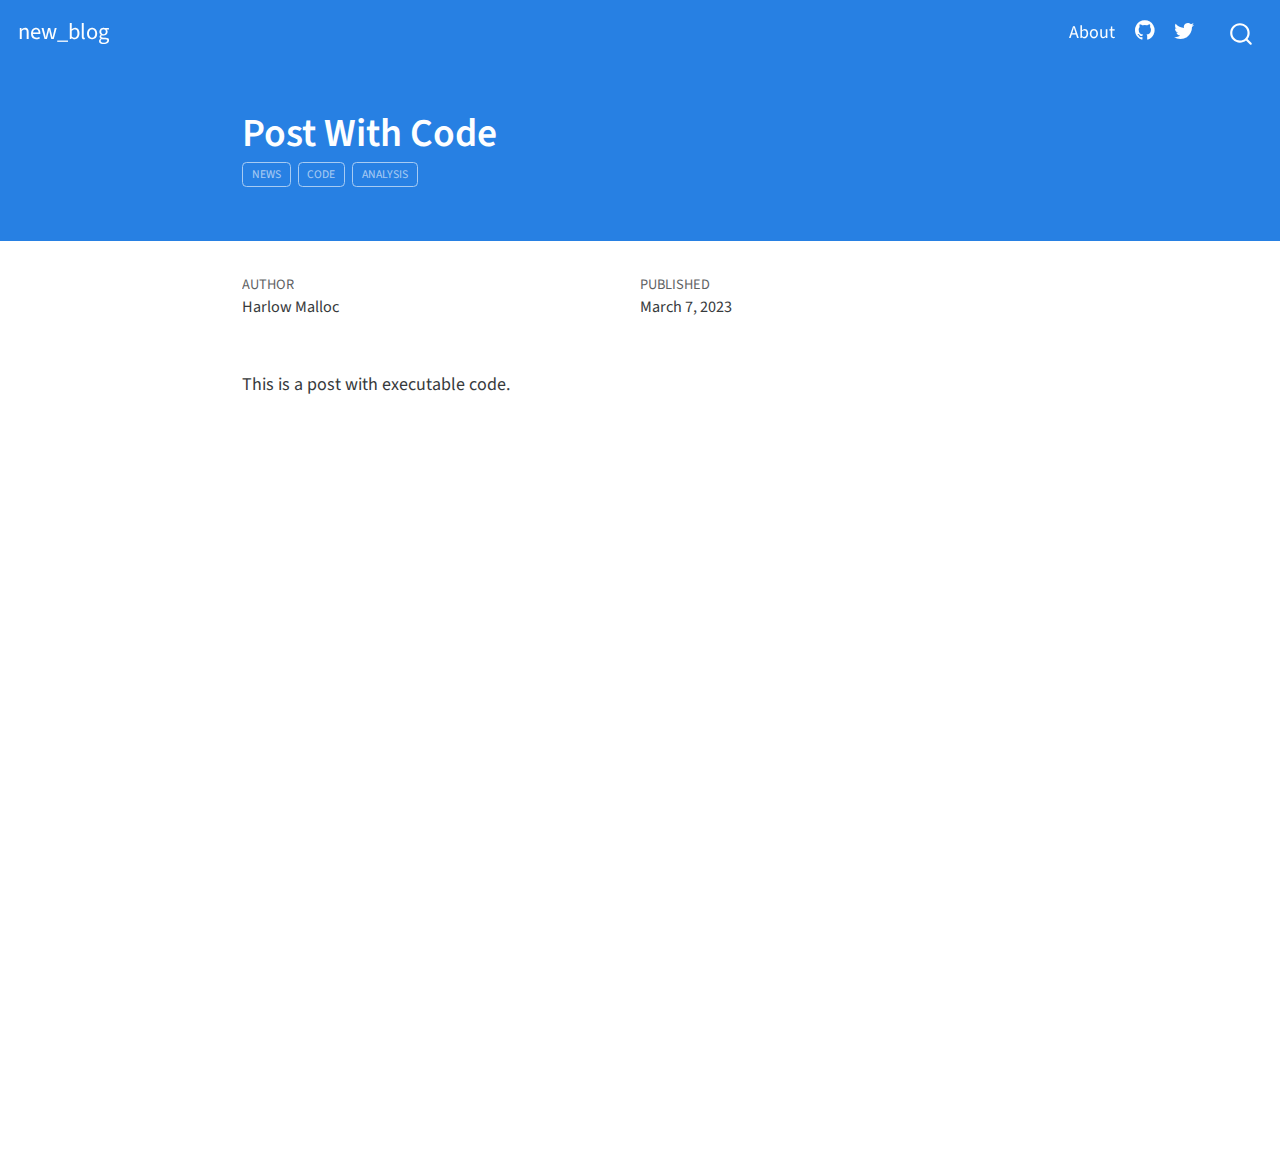
==== docs/posts/post-with-code/index.html @ ec3e9694 "ddd" ====
<!DOCTYPE html>
<html xmlns="http://www.w3.org/1999/xhtml" lang="en" xml:lang="en"><head>

<meta charset="utf-8">
<meta name="generator" content="quarto-1.0.37">

<meta name="viewport" content="width=device-width, initial-scale=1.0, user-scalable=yes">

<meta name="author" content="Harlow Malloc">
<meta name="dcterms.date" content="2023-03-07">

<title>new_blog - Post With Code</title>
<style>
code{white-space: pre-wrap;}
span.smallcaps{font-variant: small-caps;}
span.underline{text-decoration: underline;}
div.column{display: inline-block; vertical-align: top; width: 50%;}
div.hanging-indent{margin-left: 1.5em; text-indent: -1.5em;}
ul.task-list{list-style: none;}
</style>


<script src="../../site_libs/quarto-nav/quarto-nav.js"></script>
<script src="../../site_libs/quarto-nav/headroom.min.js"></script>
<script src="../../site_libs/clipboard/clipboard.min.js"></script>
<script src="../../site_libs/quarto-search/autocomplete.umd.js"></script>
<script src="../../site_libs/quarto-search/fuse.min.js"></script>
<script src="../../site_libs/quarto-search/quarto-search.js"></script>
<meta name="quarto:offset" content="../../">
<script src="../../site_libs/quarto-html/quarto.js"></script>
<script src="../../site_libs/quarto-html/popper.min.js"></script>
<script src="../../site_libs/quarto-html/tippy.umd.min.js"></script>
<script src="../../site_libs/quarto-html/anchor.min.js"></script>
<link href="../../site_libs/quarto-html/tippy.css" rel="stylesheet">
<link href="../../site_libs/quarto-html/quarto-syntax-highlighting.css" rel="stylesheet" id="quarto-text-highlighting-styles">
<script src="../../site_libs/bootstrap/bootstrap.min.js"></script>
<link href="../../site_libs/bootstrap/bootstrap-icons.css" rel="stylesheet">
<link href="../../site_libs/bootstrap/bootstrap.min.css" rel="stylesheet" id="quarto-bootstrap" data-mode="light">
<script id="quarto-search-options" type="application/json">{
  "location": "navbar",
  "copy-button": false,
  "collapse-after": 3,
  "panel-placement": "end",
  "type": "overlay",
  "limit": 20,
  "language": {
    "search-no-results-text": "No results",
    "search-matching-documents-text": "matching documents",
    "search-copy-link-title": "Copy link to search",
    "search-hide-matches-text": "Hide additional matches",
    "search-more-match-text": "more match in this document",
    "search-more-matches-text": "more matches in this document",
    "search-clear-button-title": "Clear",
    "search-detached-cancel-button-title": "Cancel",
    "search-submit-button-title": "Submit"
  }
}</script>


<link rel="stylesheet" href="../../styles.css">
</head>

<body class="nav-fixed fullcontent">

<div id="quarto-search-results"></div>
  <header id="quarto-header" class="headroom fixed-top">
    <nav class="navbar navbar-expand-lg navbar-dark ">
      <div class="navbar-container container-fluid">
      <a class="navbar-brand" href="../../index.html">
    <span class="navbar-title">new_blog</span>
  </a>
          <button class="navbar-toggler" type="button" data-bs-toggle="collapse" data-bs-target="#navbarCollapse" aria-controls="navbarCollapse" aria-expanded="false" aria-label="Toggle navigation" onclick="if (window.quartoToggleHeadroom) { window.quartoToggleHeadroom(); }">
  <span class="navbar-toggler-icon"></span>
</button>
          <div class="collapse navbar-collapse" id="navbarCollapse">
            <ul class="navbar-nav navbar-nav-scroll ms-auto">
  <li class="nav-item">
    <a class="nav-link" href="../../about.html">About</a>
  </li>  
  <li class="nav-item compact">
    <a class="nav-link" href="https://github.com/"><i class="bi bi-github" role="img">
</i> 
 </a>
  </li>  
  <li class="nav-item compact">
    <a class="nav-link" href="https://twitter.com"><i class="bi bi-twitter" role="img">
</i> 
 </a>
  </li>  
</ul>
              <div id="quarto-search" class="" title="Search"></div>
          </div> <!-- /navcollapse -->
      </div> <!-- /container-fluid -->
    </nav>
</header>
<!-- content -->
<header id="title-block-header" class="quarto-title-block default page-columns page-full">
  <div class="quarto-title-banner page-columns page-full">
    <div class="quarto-title column-body">
      <h1 class="title">Post With Code</h1>
                                <div class="quarto-categories">
                <div class="quarto-category">news</div>
                <div class="quarto-category">code</div>
                <div class="quarto-category">analysis</div>
              </div>
                  </div>
  </div>
    
  
  <div class="quarto-title-meta">

      <div>
      <div class="quarto-title-meta-heading">Author</div>
      <div class="quarto-title-meta-contents">
               <p>Harlow Malloc </p>
            </div>
    </div>
      
      <div>
      <div class="quarto-title-meta-heading">Published</div>
      <div class="quarto-title-meta-contents">
        <p class="date">March 7, 2023</p>
      </div>
    </div>
      
    </div>
    
  
  </header><div id="quarto-content" class="quarto-container page-columns page-rows-contents page-layout-article page-navbar">
<!-- sidebar -->
<!-- margin-sidebar -->
    
<!-- main -->
<main class="content quarto-banner-title-block" id="quarto-document-content">




<p>This is a post with executable code.</p>



</main> <!-- /main -->
<script id="quarto-html-after-body" type="application/javascript">
window.document.addEventListener("DOMContentLoaded", function (event) {
  const toggleBodyColorMode = (bsSheetEl) => {
    const mode = bsSheetEl.getAttribute("data-mode");
    const bodyEl = window.document.querySelector("body");
    if (mode === "dark") {
      bodyEl.classList.add("quarto-dark");
      bodyEl.classList.remove("quarto-light");
    } else {
      bodyEl.classList.add("quarto-light");
      bodyEl.classList.remove("quarto-dark");
    }
  }
  const toggleBodyColorPrimary = () => {
    const bsSheetEl = window.document.querySelector("link#quarto-bootstrap");
    if (bsSheetEl) {
      toggleBodyColorMode(bsSheetEl);
    }
  }
  toggleBodyColorPrimary();  
  const icon = "";
  const anchorJS = new window.AnchorJS();
  anchorJS.options = {
    placement: 'right',
    icon: icon
  };
  anchorJS.add('.anchored');
  const clipboard = new window.ClipboardJS('.code-copy-button', {
    target: function(trigger) {
      return trigger.previousElementSibling;
    }
  });
  clipboard.on('success', function(e) {
    // button target
    const button = e.trigger;
    // don't keep focus
    button.blur();
    // flash "checked"
    button.classList.add('code-copy-button-checked');
    var currentTitle = button.getAttribute("title");
    button.setAttribute("title", "Copied!");
    setTimeout(function() {
      button.setAttribute("title", currentTitle);
      button.classList.remove('code-copy-button-checked');
    }, 1000);
    // clear code selection
    e.clearSelection();
  });
  function tippyHover(el, contentFn) {
    const config = {
      allowHTML: true,
      content: contentFn,
      maxWidth: 500,
      delay: 100,
      arrow: false,
      appendTo: function(el) {
          return el.parentElement;
      },
      interactive: true,
      interactiveBorder: 10,
      theme: 'quarto',
      placement: 'bottom-start'
    };
    window.tippy(el, config); 
  }
  const noterefs = window.document.querySelectorAll('a[role="doc-noteref"]');
  for (var i=0; i<noterefs.length; i++) {
    const ref = noterefs[i];
    tippyHover(ref, function() {
      let href = ref.getAttribute('href');
      try { href = new URL(href).hash; } catch {}
      const id = href.replace(/^#\/?/, "");
      const note = window.document.getElementById(id);
      return note.innerHTML;
    });
  }
  var bibliorefs = window.document.querySelectorAll('a[role="doc-biblioref"]');
  for (var i=0; i<bibliorefs.length; i++) {
    const ref = bibliorefs[i];
    const cites = ref.parentNode.getAttribute('data-cites').split(' ');
    tippyHover(ref, function() {
      var popup = window.document.createElement('div');
      cites.forEach(function(cite) {
        var citeDiv = window.document.createElement('div');
        citeDiv.classList.add('hanging-indent');
        citeDiv.classList.add('csl-entry');
        var biblioDiv = window.document.getElementById('ref-' + cite);
        if (biblioDiv) {
          citeDiv.innerHTML = biblioDiv.innerHTML;
        }
        popup.appendChild(citeDiv);
      });
      return popup.innerHTML;
    });
  }
});
</script>
</div> <!-- /content -->



</body></html>
---- docs/site_libs/quarto-html/tippy.css ----
.tippy-box[data-animation=fade][data-state=hidden]{opacity:0}[data-tippy-root]{max-width:calc(100vw - 10px)}.tippy-box{position:relative;background-color:#333;color:#fff;border-radius:4px;font-size:14px;line-height:1.4;white-space:normal;outline:0;transition-property:transform,visibility,opacity}.tippy-box[data-placement^=top]>.tippy-arrow{bottom:0}.tippy-box[data-placement^=top]>.tippy-arrow:before{bottom:-7px;left:0;border-width:8px 8px 0;border-top-color:initial;transform-origin:center top}.tippy-box[data-placement^=bottom]>.tippy-arrow{top:0}.tippy-box[data-placement^=bottom]>.tippy-arrow:before{top:-7px;left:0;border-width:0 8px 8px;border-bottom-color:initial;transform-origin:center bottom}.tippy-box[data-placement^=left]>.tippy-arrow{right:0}.tippy-box[data-placement^=left]>.tippy-arrow:before{border-width:8px 0 8px 8px;border-left-color:initial;right:-7px;transform-origin:center left}.tippy-box[data-placement^=right]>.tippy-arrow{left:0}.tippy-box[data-placement^=right]>.tippy-arrow:before{left:-7px;border-width:8px 8px 8px 0;border-right-color:initial;transform-origin:center right}.tippy-box[data-inertia][data-state=visible]{transition-timing-function:cubic-bezier(.54,1.5,.38,1.11)}.tippy-arrow{width:16px;height:16px;color:#333}.tippy-arrow:before{content:"";position:absolute;border-color:transparent;border-style:solid}.tippy-content{position:relative;padding:5px 9px;z-index:1}
---- docs/site_libs/quarto-html/quarto-syntax-highlighting.css ----
/* quarto syntax highlight colors */
:root {
  --quarto-hl-ot-color: #003B4F;
  --quarto-hl-at-color: #657422;
  --quarto-hl-ss-color: #20794D;
  --quarto-hl-an-color: #5E5E5E;
  --quarto-hl-fu-color: #4758AB;
  --quarto-hl-st-color: #20794D;
  --quarto-hl-cf-color: #003B4F;
  --quarto-hl-op-color: #5E5E5E;
  --quarto-hl-er-color: #AD0000;
  --quarto-hl-bn-color: #AD0000;
  --quarto-hl-al-color: #AD0000;
  --quarto-hl-va-color: #111111;
  --quarto-hl-bu-color: inherit;
  --quarto-hl-ex-color: inherit;
  --quarto-hl-pp-color: #AD0000;
  --quarto-hl-in-color: #5E5E5E;
  --quarto-hl-vs-color: #20794D;
  --quarto-hl-wa-color: #5E5E5E;
  --quarto-hl-do-color: #5E5E5E;
  --quarto-hl-im-color: #00769E;
  --quarto-hl-ch-color: #20794D;
  --quarto-hl-dt-color: #AD0000;
  --quarto-hl-fl-color: #AD0000;
  --quarto-hl-co-color: #5E5E5E;
  --quarto-hl-cv-color: #5E5E5E;
  --quarto-hl-cn-color: #8f5902;
  --quarto-hl-sc-color: #5E5E5E;
  --quarto-hl-dv-color: #AD0000;
  --quarto-hl-kw-color: #003B4F;
}

/* other quarto variables */
:root {
  --quarto-font-monospace: SFMono-Regular, Menlo, Monaco, Consolas, "Liberation Mono", "Courier New", monospace;
}

pre > code.sourceCode > span {
  color: #003B4F;
}

code span {
  color: #003B4F;
}

code.sourceCode > span {
  color: #003B4F;
}

div.sourceCode,
div.sourceCode pre.sourceCode {
  color: #003B4F;
}

code span.ot {
  color: #003B4F;
}

code span.at {
  color: #657422;
}

code span.ss {
  color: #20794D;
}

code span.an {
  color: #5E5E5E;
}

code span.fu {
  color: #4758AB;
}

code span.st {
  color: #20794D;
}

code span.cf {
  color: #003B4F;
}

code span.op {
  color: #5E5E5E;
}

code span.er {
  color: #AD0000;
}

code span.bn {
  color: #AD0000;
}

code span.al {
  color: #AD0000;
}

code span.va {
  color: #111111;
}

code span.pp {
  color: #AD0000;
}

code span.in {
  color: #5E5E5E;
}

code span.vs {
  color: #20794D;
}

code span.wa {
  color: #5E5E5E;
  font-style: italic;
}

code span.do {
  color: #5E5E5E;
  font-style: italic;
}

code span.im {
  color: #00769E;
}

code span.ch {
  color: #20794D;
}

code span.dt {
  color: #AD0000;
}

code span.fl {
  color: #AD0000;
}

code span.co {
  color: #5E5E5E;
}

code span.cv {
  color: #5E5E5E;
  font-style: italic;
}

code span.cn {
  color: #8f5902;
}

code span.sc {
  color: #5E5E5E;
}

code span.dv {
  color: #AD0000;
}

code span.kw {
  color: #003B4F;
}

.prevent-inlining {
  content: "</";
}

/*# sourceMappingURL=debc5d5d77c3f9108843748ff7464032.css.map */
---- docs/styles.css ----
/* css styles */
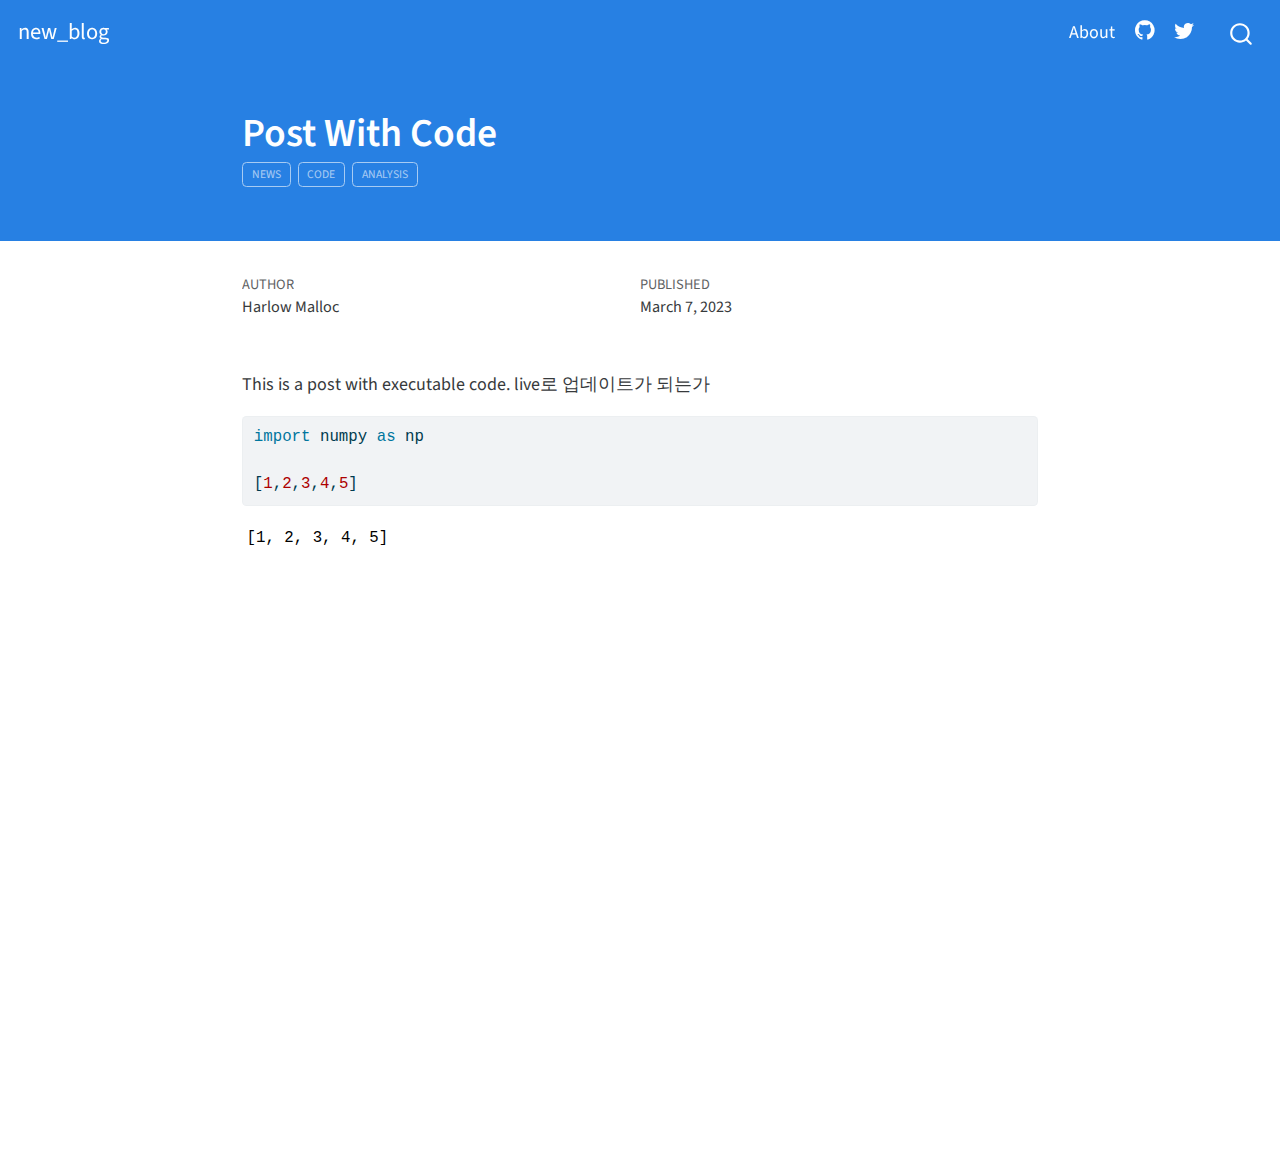
==== commit 89a9f147: "add post" ====
--- a/docs/posts/post-with-code/index.html
+++ b/docs/posts/post-with-code/index.html
@@ -17,6 +17,69 @@
 div.column{display: inline-block; vertical-align: top; width: 50%;}
 div.hanging-indent{margin-left: 1.5em; text-indent: -1.5em;}
 ul.task-list{list-style: none;}
+pre > code.sourceCode { white-space: pre; position: relative; }
+pre > code.sourceCode > span { display: inline-block; line-height: 1.25; }
+pre > code.sourceCode > span:empty { height: 1.2em; }
+.sourceCode { overflow: visible; }
+code.sourceCode > span { color: inherit; text-decoration: inherit; }
+div.sourceCode { margin: 1em 0; }
+pre.sourceCode { margin: 0; }
+@media screen {
+div.sourceCode { overflow: auto; }
+}
+@media print {
+pre > code.sourceCode { white-space: pre-wrap; }
+pre > code.sourceCode > span { text-indent: -5em; padding-left: 5em; }
+}
+pre.numberSource code
+  { counter-reset: source-line 0; }
+pre.numberSource code > span
+  { position: relative; left: -4em; counter-increment: source-line; }
+pre.numberSource code > span > a:first-child::before
+  { content: counter(source-line);
+    position: relative; left: -1em; text-align: right; vertical-align: baseline;
+    border: none; display: inline-block;
+    -webkit-touch-callout: none; -webkit-user-select: none;
+    -khtml-user-select: none; -moz-user-select: none;
+    -ms-user-select: none; user-select: none;
+    padding: 0 4px; width: 4em;
+    color: #aaaaaa;
+  }
+pre.numberSource { margin-left: 3em; border-left: 1px solid #aaaaaa;  padding-left: 4px; }
+div.sourceCode
+  {   }
+@media screen {
+pre > code.sourceCode > span > a:first-child::before { text-decoration: underline; }
+}
+code span.al { color: #ff0000; font-weight: bold; } /* Alert */
+code span.an { color: #60a0b0; font-weight: bold; font-style: italic; } /* Annotation */
+code span.at { color: #7d9029; } /* Attribute */
+code span.bn { color: #40a070; } /* BaseN */
+code span.bu { } /* BuiltIn */
+code span.cf { color: #007020; font-weight: bold; } /* ControlFlow */
+code span.ch { color: #4070a0; } /* Char */
+code span.cn { color: #880000; } /* Constant */
+code span.co { color: #60a0b0; font-style: italic; } /* Comment */
+code span.cv { color: #60a0b0; font-weight: bold; font-style: italic; } /* CommentVar */
+code span.do { color: #ba2121; font-style: italic; } /* Documentation */
+code span.dt { color: #902000; } /* DataType */
+code span.dv { color: #40a070; } /* DecVal */
+code span.er { color: #ff0000; font-weight: bold; } /* Error */
+code span.ex { } /* Extension */
+code span.fl { color: #40a070; } /* Float */
+code span.fu { color: #06287e; } /* Function */
+code span.im { } /* Import */
+code span.in { color: #60a0b0; font-weight: bold; font-style: italic; } /* Information */
+code span.kw { color: #007020; font-weight: bold; } /* Keyword */
+code span.op { color: #666666; } /* Operator */
+code span.ot { color: #007020; } /* Other */
+code span.pp { color: #bc7a00; } /* Preprocessor */
+code span.sc { color: #4070a0; } /* SpecialChar */
+code span.ss { color: #bb6688; } /* SpecialString */
+code span.st { color: #4070a0; } /* String */
+code span.va { color: #19177c; } /* Variable */
+code span.vs { color: #4070a0; } /* VerbatimString */
+code span.wa { color: #60a0b0; font-weight: bold; font-style: italic; } /* Warning */
 </style>
 
 
@@ -136,7 +199,15 @@
 
 
 
-<p>This is a post with executable code.</p>
+<p>This is a post with executable code. live로 업데이트가 되는가</p>
+<div class="cell" data-execution_count="1">
+<div class="sourceCode cell-code" id="cb1"><pre class="sourceCode python code-with-copy"><code class="sourceCode python"><span id="cb1-1"><a href="#cb1-1" aria-hidden="true" tabindex="-1"></a><span class="im">import</span> numpy <span class="im">as</span> np</span>
+<span id="cb1-2"><a href="#cb1-2" aria-hidden="true" tabindex="-1"></a></span>
+<span id="cb1-3"><a href="#cb1-3" aria-hidden="true" tabindex="-1"></a>[<span class="dv">1</span>,<span class="dv">2</span>,<span class="dv">3</span>,<span class="dv">4</span>,<span class="dv">5</span>]</span></code><button title="Copy to Clipboard" class="code-copy-button"><i class="bi"></i></button></pre></div>
+<div class="cell-output cell-output-display" data-execution_count="1">
+<pre><code>[1, 2, 3, 4, 5]</code></pre>
+</div>
+</div>
 
 
 
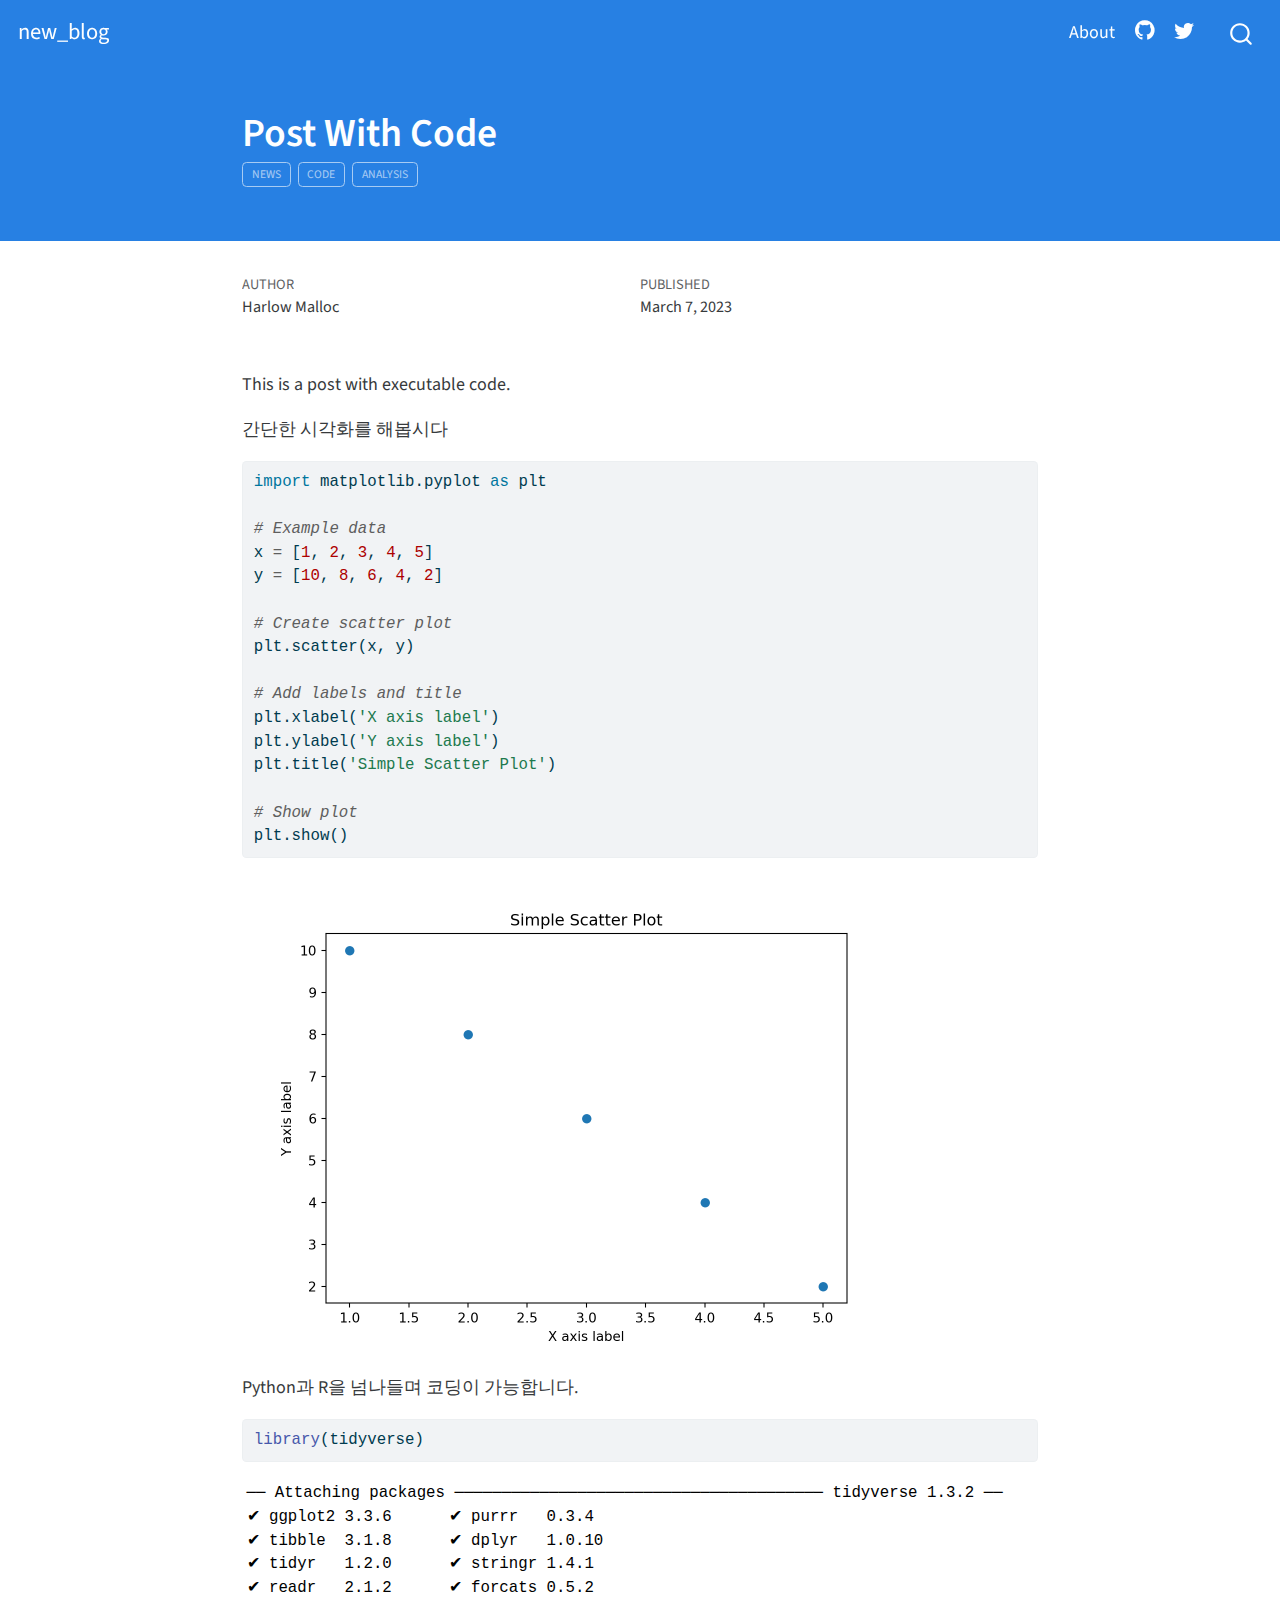
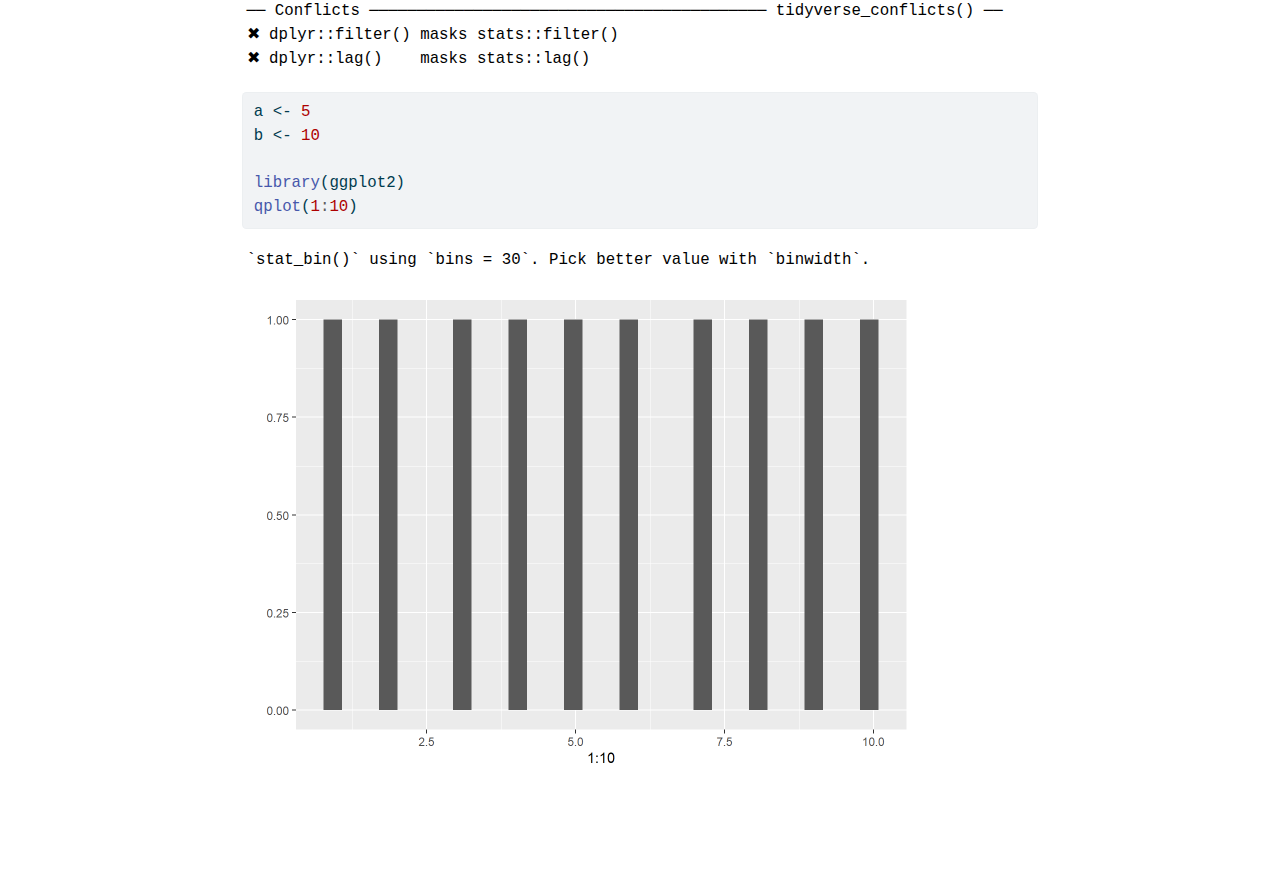
==== commit 56442a07: "add posts" ====
--- a/docs/posts/post-with-code/index.html
+++ b/docs/posts/post-with-code/index.html
@@ -199,13 +199,52 @@
 
 
 
-<p>This is a post with executable code. live로 업데이트가 되는가</p>
-<div class="cell" data-execution_count="1">
-<div class="sourceCode cell-code" id="cb1"><pre class="sourceCode python code-with-copy"><code class="sourceCode python"><span id="cb1-1"><a href="#cb1-1" aria-hidden="true" tabindex="-1"></a><span class="im">import</span> numpy <span class="im">as</span> np</span>
+<p>This is a post with executable code.</p>
+<p>간단한 시각화를 해봅시다</p>
+<div class="cell">
+<div class="sourceCode cell-code" id="cb1"><pre class="sourceCode python code-with-copy"><code class="sourceCode python"><span id="cb1-1"><a href="#cb1-1" aria-hidden="true" tabindex="-1"></a><span class="im">import</span> matplotlib.pyplot <span class="im">as</span> plt</span>
 <span id="cb1-2"><a href="#cb1-2" aria-hidden="true" tabindex="-1"></a></span>
-<span id="cb1-3"><a href="#cb1-3" aria-hidden="true" tabindex="-1"></a>[<span class="dv">1</span>,<span class="dv">2</span>,<span class="dv">3</span>,<span class="dv">4</span>,<span class="dv">5</span>]</span></code><button title="Copy to Clipboard" class="code-copy-button"><i class="bi"></i></button></pre></div>
-<div class="cell-output cell-output-display" data-execution_count="1">
-<pre><code>[1, 2, 3, 4, 5]</code></pre>
+<span id="cb1-3"><a href="#cb1-3" aria-hidden="true" tabindex="-1"></a><span class="co"># Example data</span></span>
+<span id="cb1-4"><a href="#cb1-4" aria-hidden="true" tabindex="-1"></a>x <span class="op">=</span> [<span class="dv">1</span>, <span class="dv">2</span>, <span class="dv">3</span>, <span class="dv">4</span>, <span class="dv">5</span>]</span>
+<span id="cb1-5"><a href="#cb1-5" aria-hidden="true" tabindex="-1"></a>y <span class="op">=</span> [<span class="dv">10</span>, <span class="dv">8</span>, <span class="dv">6</span>, <span class="dv">4</span>, <span class="dv">2</span>]</span>
+<span id="cb1-6"><a href="#cb1-6" aria-hidden="true" tabindex="-1"></a></span>
+<span id="cb1-7"><a href="#cb1-7" aria-hidden="true" tabindex="-1"></a><span class="co"># Create scatter plot</span></span>
+<span id="cb1-8"><a href="#cb1-8" aria-hidden="true" tabindex="-1"></a>plt.scatter(x, y)</span>
+<span id="cb1-9"><a href="#cb1-9" aria-hidden="true" tabindex="-1"></a></span>
+<span id="cb1-10"><a href="#cb1-10" aria-hidden="true" tabindex="-1"></a><span class="co"># Add labels and title</span></span>
+<span id="cb1-11"><a href="#cb1-11" aria-hidden="true" tabindex="-1"></a>plt.xlabel(<span class="st">'X axis label'</span>)</span>
+<span id="cb1-12"><a href="#cb1-12" aria-hidden="true" tabindex="-1"></a>plt.ylabel(<span class="st">'Y axis label'</span>)</span>
+<span id="cb1-13"><a href="#cb1-13" aria-hidden="true" tabindex="-1"></a>plt.title(<span class="st">'Simple Scatter Plot'</span>)</span>
+<span id="cb1-14"><a href="#cb1-14" aria-hidden="true" tabindex="-1"></a></span>
+<span id="cb1-15"><a href="#cb1-15" aria-hidden="true" tabindex="-1"></a><span class="co"># Show plot</span></span>
+<span id="cb1-16"><a href="#cb1-16" aria-hidden="true" tabindex="-1"></a>plt.show()</span></code><button title="Copy to Clipboard" class="code-copy-button"><i class="bi"></i></button></pre></div>
+<div class="cell-output-display">
+<p><img src="index_files/figure-html/unnamed-chunk-1-1.png" class="img-fluid" width="672"></p>
+</div>
+</div>
+<p>Python과 R을 넘나들며 코딩이 가능합니다.</p>
+<div class="cell">
+<div class="sourceCode cell-code" id="cb2"><pre class="sourceCode r code-with-copy"><code class="sourceCode r"><span id="cb2-1"><a href="#cb2-1" aria-hidden="true" tabindex="-1"></a><span class="fu">library</span>(tidyverse)</span></code><button title="Copy to Clipboard" class="code-copy-button"><i class="bi"></i></button></pre></div>
+<div class="cell-output cell-output-stderr">
+<pre><code>── Attaching packages ─────────────────────────────────────── tidyverse 1.3.2 ──
+✔ ggplot2 3.3.6      ✔ purrr   0.3.4 
+✔ tibble  3.1.8      ✔ dplyr   1.0.10
+✔ tidyr   1.2.0      ✔ stringr 1.4.1 
+✔ readr   2.1.2      ✔ forcats 0.5.2 
+── Conflicts ────────────────────────────────────────── tidyverse_conflicts() ──
+✖ dplyr::filter() masks stats::filter()
+✖ dplyr::lag()    masks stats::lag()</code></pre>
+</div>
+<div class="sourceCode cell-code" id="cb4"><pre class="sourceCode r code-with-copy"><code class="sourceCode r"><span id="cb4-1"><a href="#cb4-1" aria-hidden="true" tabindex="-1"></a>a <span class="ot">&lt;-</span> <span class="dv">5</span></span>
+<span id="cb4-2"><a href="#cb4-2" aria-hidden="true" tabindex="-1"></a>b <span class="ot">&lt;-</span> <span class="dv">10</span></span>
+<span id="cb4-3"><a href="#cb4-3" aria-hidden="true" tabindex="-1"></a></span>
+<span id="cb4-4"><a href="#cb4-4" aria-hidden="true" tabindex="-1"></a><span class="fu">library</span>(ggplot2)</span>
+<span id="cb4-5"><a href="#cb4-5" aria-hidden="true" tabindex="-1"></a><span class="fu">qplot</span>(<span class="dv">1</span><span class="sc">:</span><span class="dv">10</span>)</span></code><button title="Copy to Clipboard" class="code-copy-button"><i class="bi"></i></button></pre></div>
+<div class="cell-output cell-output-stderr">
+<pre><code>`stat_bin()` using `bins = 30`. Pick better value with `binwidth`.</code></pre>
+</div>
+<div class="cell-output-display">
+<p><img src="index_files/figure-html/unnamed-chunk-2-3.png" class="img-fluid" width="672"></p>
 </div>
 </div>
 
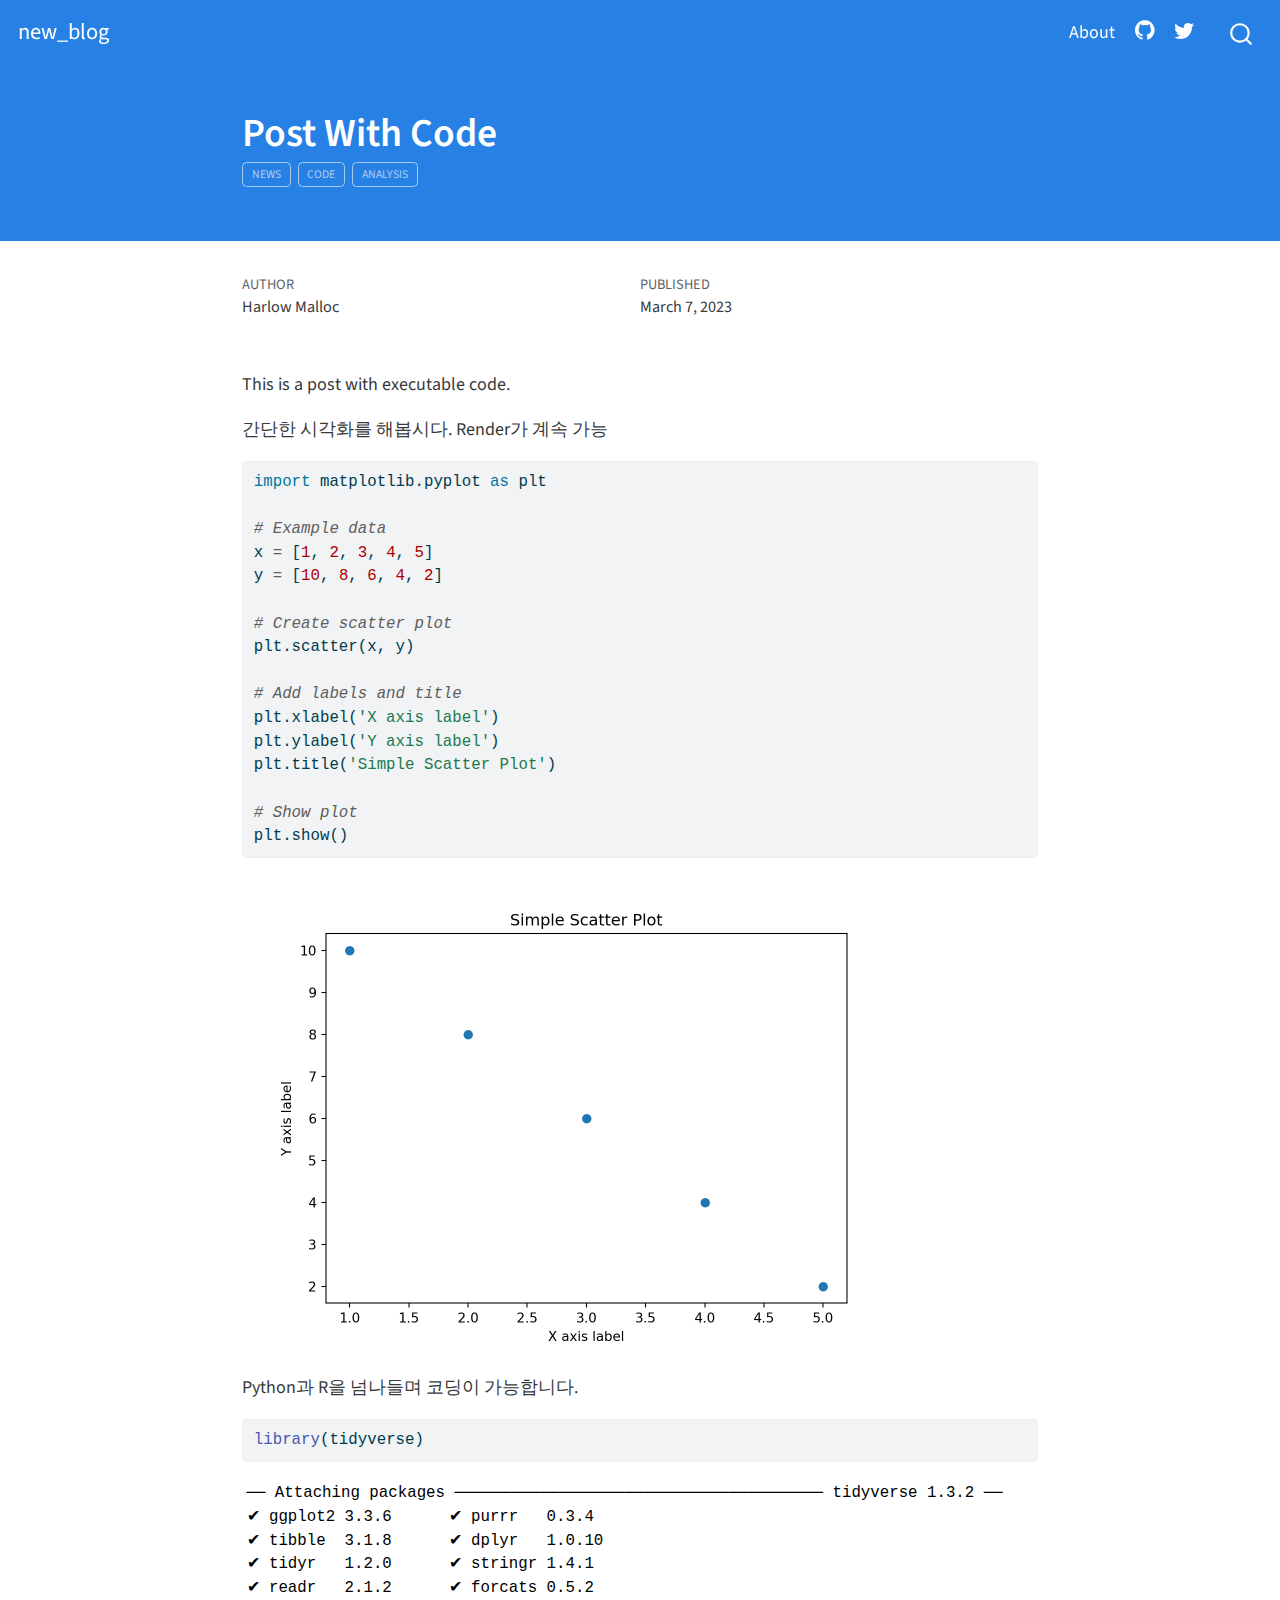
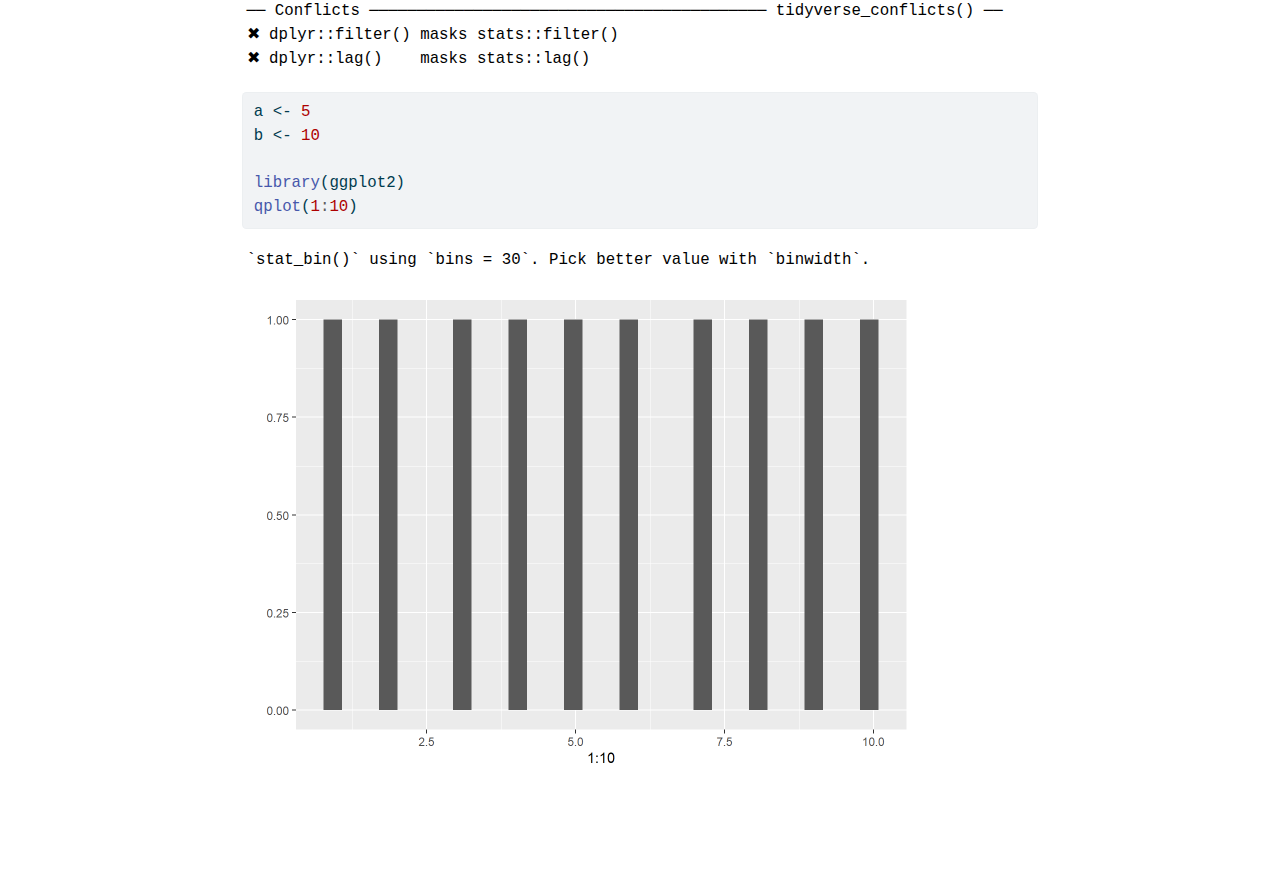
==== commit 9936d65c: "profile" ====
--- a/docs/posts/post-with-code/index.html
+++ b/docs/posts/post-with-code/index.html
@@ -200,7 +200,7 @@
 
 
 <p>This is a post with executable code.</p>
-<p>간단한 시각화를 해봅시다</p>
+<p>간단한 시각화를 해봅시다. Render가 계속 가능</p>
 <div class="cell">
 <div class="sourceCode cell-code" id="cb1"><pre class="sourceCode python code-with-copy"><code class="sourceCode python"><span id="cb1-1"><a href="#cb1-1" aria-hidden="true" tabindex="-1"></a><span class="im">import</span> matplotlib.pyplot <span class="im">as</span> plt</span>
 <span id="cb1-2"><a href="#cb1-2" aria-hidden="true" tabindex="-1"></a></span>
